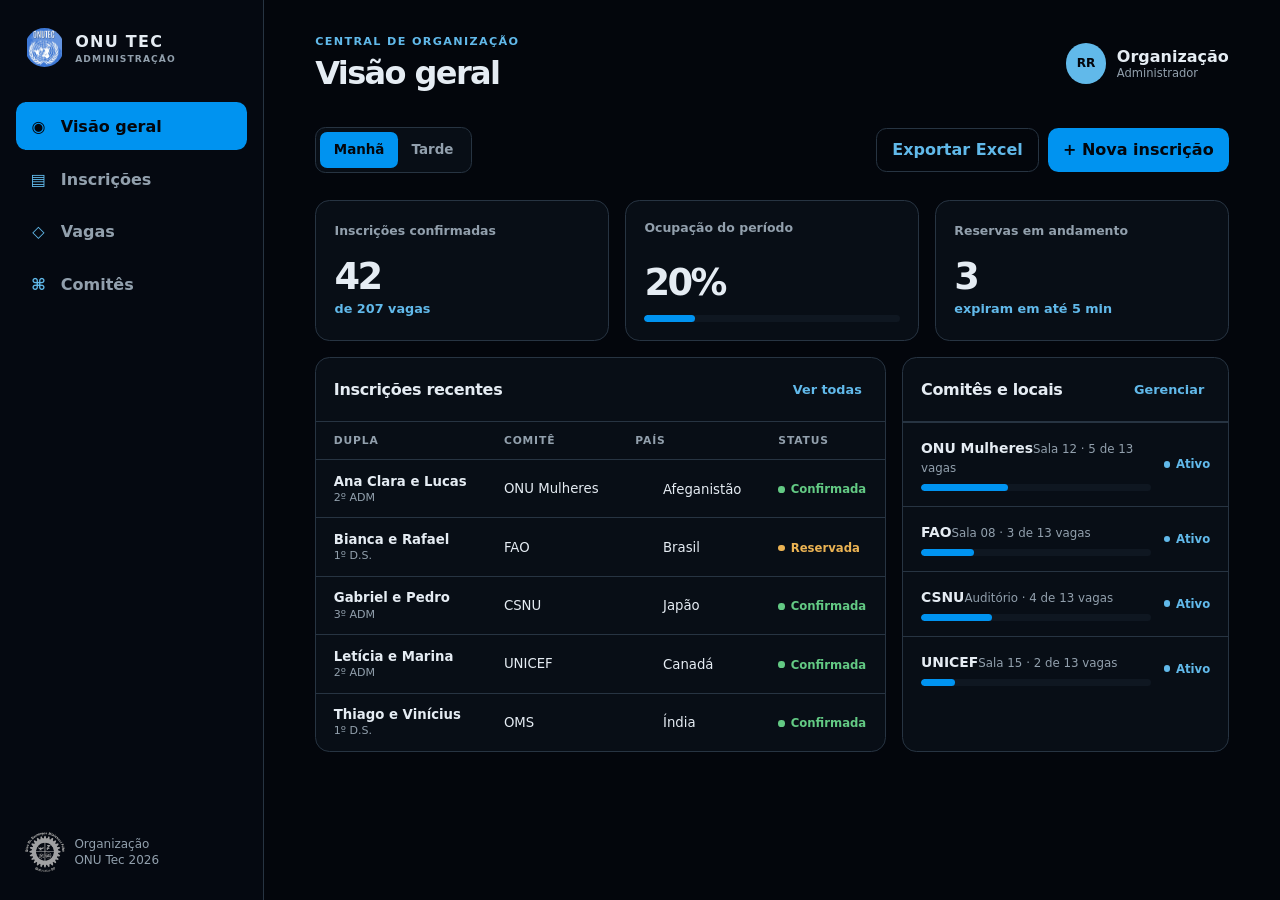
==== admin.html @ 47ee8e35 "Implementa sistema ONU Tec 2026" ====
<!doctype html>
<html lang="pt-BR">
  <head>
    <meta charset="UTF-8" />
    <meta name="viewport" content="width=device-width, initial-scale=1, viewport-fit=cover" />
    <meta name="theme-color" content="#10131d" />
    <title>ONU Tec | Administração</title>
    <link rel="stylesheet" href="admin.css" />
  </head>
  <body>
    <main class="admin-shell">
      <aside class="sidebar">
        <a class="admin-brand" href="index.html"><img src="public/onu-tec.png" alt="Símbolo ONU Tec" /><span>ONU TEC<small>ADMINISTRAÇÃO</small></span></a>
        <nav aria-label="Navegação administrativa">
          <button class="nav-item active" data-page="overview" type="button"><span>◉</span> Visão geral</button>
          <button class="nav-item" data-page="registrations" type="button"><span>▤</span> Inscrições</button>
          <button class="nav-item" data-page="slots" type="button"><span>◇</span> Vagas</button>
          <button class="nav-item" data-page="committees" type="button"><span>⌘</span> Comitês</button>
        </nav>
        <div class="sidebar-bottom"><img src="public/escola-logo.png" alt="Logo da Etec Dr. Domingos Minicucci Filho" /><span>Organização<br />ONU Tec 2026</span></div>
      </aside>

      <section class="admin-content">
        <header class="admin-topbar">
          <button class="menu-button" type="button" aria-label="Abrir menu" data-action="menu">☰</button>
          <div><p class="eyebrow">CENTRAL DE ORGANIZAÇÃO</p><h1 id="page-title">Visão geral</h1></div>
          <div class="admin-user"><span>RR</span><div><strong>Organização</strong><small>Administrador</small></div></div>
        </header>

        <section class="toolbar"><div class="period-toggle" role="group" aria-label="Filtrar período"><button class="active" data-period="Manhã" type="button">Manhã</button><button data-period="Tarde" type="button">Tarde</button></div><div class="toolbar-actions"><button class="export-button" type="button" data-action="export">Exportar Excel</button><button class="new-button" type="button" data-action="new-registration">+ Nova inscrição</button></div></section>
        <section id="admin-stage" aria-live="polite"></section>
      </section>
    </main>
    <dialog id="admin-dialog" class="admin-dialog"><button class="dialog-close" type="button" data-action="close-dialog" aria-label="Fechar">×</button><div id="dialog-content"></div></dialog>
    <script src="admin.js"></script>
  </body>
</html>
---- admin.css ----
:root { --ink: oklch(12% .018 255); --surface: oklch(16% .02 255); --raised: oklch(20% .024 255); --line: oklch(32% .03 250); --text: oklch(94% .012 245); --muted: oklch(70% .025 245); --blue: oklch(64% .18 244); --blue-light: oklch(75% .11 235); --green: oklch(76% .14 152); --amber: oklch(80% .13 78); --red: oklch(67% .18 25); font-family: Inter, ui-sans-serif, system-ui, -apple-system, BlinkMacSystemFont, "Segoe UI", sans-serif; color: var(--text); background: var(--ink); }
* { box-sizing: border-box; } body { margin: 0; min-height: 100vh; background: var(--ink); } button { font: inherit; cursor: pointer; } button:focus-visible { outline: 3px solid var(--blue-light); outline-offset: 3px; }
.admin-shell { min-height: 100vh; display: grid; grid-template-columns: 16.5rem minmax(0, 1fr); }
.sidebar { min-height: 100vh; padding: 1.5rem 1rem; display: flex; flex-direction: column; background: oklch(14% .02 255); border-right: 1px solid var(--line); }
.admin-brand { display: inline-flex; align-items: center; gap: .7rem; padding: .25rem .55rem 2.2rem; color: var(--text); text-decoration: none; font-weight: 850; letter-spacing: .08em; }.admin-brand img { width: 2.45rem; height: 2.45rem; object-fit: contain; border-radius: 50%; }.admin-brand small { display: block; margin-top: .18rem; color: var(--muted); font-size: .57rem; letter-spacing: .12em; }
nav { display: grid; gap: .3rem; }.nav-item { min-height: 3rem; padding: .7rem .8rem; display: flex; align-items: center; gap: .8rem; color: var(--muted); background: transparent; border: 0; border-radius: .65rem; font-weight: 700; text-align: left; }.nav-item span { width: 1.2rem; color: var(--blue-light); text-align: center; }.nav-item:hover { color: var(--text); background: var(--surface); }.nav-item.active { color: var(--ink); background: var(--blue); }.nav-item.active span { color: var(--ink); }
.sidebar-bottom { margin-top: auto; padding: 1rem .55rem .25rem; display: flex; align-items: center; gap: .6rem; color: var(--muted); font-size: .75rem; line-height: 1.35; }.sidebar-bottom img { width: 2.5rem; height: 2.5rem; object-fit: contain; filter: invert(1) grayscale(1) contrast(.75); opacity: .8; }
.admin-content { min-width: 0; padding: 2.2rem clamp(1.25rem, 4vw, 4rem) 3rem; }.admin-topbar { display: flex; align-items: center; justify-content: space-between; gap: 1rem; }.eyebrow { margin: 0 0 .35rem; color: var(--blue-light); font-size: .7rem; font-weight: 850; letter-spacing: .12em; }.admin-topbar h1 { margin: 0; font-size: 2rem; letter-spacing: -.05em; }.admin-user { display: flex; align-items: center; gap: .65rem; }.admin-user > span { width: 2.55rem; height: 2.55rem; display: grid; place-items: center; color: var(--ink); background: var(--blue-light); border-radius: 50%; font-size: .76rem; font-weight: 900; }.admin-user strong, .admin-user small { display: block; }.admin-user small { color: var(--muted); font-size: .72rem; }.menu-button { display: none; width: 2.7rem; height: 2.7rem; color: var(--text); background: var(--surface); border: 1px solid var(--line); border-radius: .65rem; }
.toolbar { margin: 2.2rem 0 1.7rem; display: flex; align-items: center; justify-content: space-between; gap: 1rem; }.toolbar-actions { display: flex; gap: .55rem; }.period-toggle { padding: .25rem; display: inline-flex; background: var(--surface); border: 1px solid var(--line); border-radius: .65rem; }.period-toggle button { min-height: 2.25rem; padding: .3rem .85rem; color: var(--muted); background: transparent; border: 0; border-radius: .45rem; font-size: .84rem; font-weight: 800; }.period-toggle button.active { color: var(--ink); background: var(--blue); }.new-button, .export-button { min-height: 2.75rem; padding: .65rem .95rem; border-radius: .65rem; font-weight: 850; }.new-button { color: var(--ink); background: var(--blue); border: 0; }.export-button { color: var(--blue-light); background: transparent; border: 1px solid var(--line); }
.stats { display: grid; grid-template-columns: repeat(3, minmax(0, 1fr)); gap: 1rem; }.stat { min-height: 8.8rem; padding: 1.15rem; background: var(--surface); border: 1px solid var(--line); border-radius: .9rem; }.stat-label { color: var(--muted); font-size: .78rem; font-weight: 750; }.stat strong { display: block; margin-top: 1rem; font-size: 2.3rem; letter-spacing: -.07em; }.stat .detail { color: var(--blue-light); font-size: .8rem; font-weight: 700; }.stat.progress-stat { display: grid; align-content: space-between; }.mini-progress { height: .42rem; overflow: hidden; background: var(--raised); border-radius: 9rem; }.mini-progress i { display: block; height: 100%; background: var(--blue); border-radius: inherit; }
.content-grid { margin-top: 1rem; display: grid; grid-template-columns: minmax(0, 1.4fr) minmax(15rem, .8fr); gap: 1rem; }.panel { background: var(--surface); border: 1px solid var(--line); border-radius: .9rem; overflow: hidden; }.panel-header { min-height: 4rem; padding: .9rem 1.1rem; display: flex; align-items: center; justify-content: space-between; gap: 1rem; border-bottom: 1px solid var(--line); }.panel-header h2 { margin: 0; font-size: 1rem; letter-spacing: -.02em; }.text-button { color: var(--blue-light); background: transparent; border: 0; font-size: .8rem; font-weight: 800; }.table { width: 100%; border-collapse: collapse; }.table th { padding: .75rem 1.1rem; color: var(--muted); font-size: .67rem; text-align: left; text-transform: uppercase; letter-spacing: .08em; }.table td { padding: .85rem 1.1rem; border-top: 1px solid var(--line); font-size: .83rem; }.duo { display: grid; gap: .14rem; }.duo small { color: var(--muted); }.flag { width: 1.35rem; height: .96rem; margin-right: .38rem; vertical-align: -.13rem; object-fit: cover; border-radius: .1rem; }.state { display: inline-flex; align-items: center; gap: .35rem; font-size: .73rem; font-weight: 800; }.state::before { content: ""; width: .42rem; height: .42rem; border-radius: 50%; background: currentColor; }.state.confirmed { color: var(--green); }.state.reserved { color: var(--amber); }.state.available { color: var(--blue-light); }.state.occupied { color: var(--red); }
.committee-list { display: grid; }.committee-row { padding: .92rem 1.1rem; display: grid; grid-template-columns: 1fr auto; gap: .8rem; border-top: 1px solid var(--line); }.committee-row strong { font-size: .87rem; }.committee-row small { color: var(--muted); font-size: .74rem; }.committee-row .mini-progress { margin-top: .55rem; }.registration-page { display: grid; gap: 1rem; }.filter-input { width: min(100%, 23rem); min-height: 2.75rem; padding: .65rem .9rem; color: var(--text); background: var(--surface); border: 1px solid var(--line); border-radius: .65rem; }.slots-grid { display: grid; grid-template-columns: repeat(auto-fit, minmax(12rem, 1fr)); gap: .8rem; }.slot { padding: 1rem; background: var(--surface); border: 1px solid var(--line); border-radius: .8rem; }.slot h3 { margin: .25rem 0 .7rem; font-size: 1rem; }.slot p { margin: 0; color: var(--muted); font-size: .8rem; }.slot .state { margin-top: .9rem; }
.admin-dialog { width: min(calc(100% - 2rem), 28rem); padding: 1.7rem; color: var(--text); background: var(--raised); border: 1px solid var(--line); border-radius: .9rem; }.admin-dialog::backdrop { background: oklch(8% .01 255 / .82); }.dialog-close { position: absolute; top: .55rem; right: .65rem; color: var(--text); background: transparent; border: 0; font-size: 1.7rem; }.admin-dialog h2 { margin: 0 0 .55rem; font-size: 1.45rem; }.admin-dialog p { color: var(--muted); line-height: 1.5; }.dialog-action { width: 100%; min-height: 2.9rem; color: var(--ink); background: var(--blue); border: 0; border-radius: .6rem; font-weight: 850; }
.committee-side { display: grid; align-content: center; justify-items: end; gap: .55rem; }.row-actions { display: flex; flex-wrap: wrap; justify-content: end; gap: .35rem; }.row-button { min-height: 2rem; padding: .32rem .5rem; color: var(--blue-light); background: transparent; border: 1px solid var(--line); border-radius: .4rem; font-size: .7rem; font-weight: 800; }.row-button.danger { color: oklch(76% .13 25); }.panel-subtitle { color: var(--muted); font-size: .74rem; }.dialog-field { display: grid; gap: .35rem; margin: .9rem 0; color: var(--muted); font-size: .78rem; font-weight: 750; }.dialog-field input { min-height: 2.7rem; padding: .6rem .75rem; color: var(--text); background: var(--surface); border: 1px solid var(--line); border-radius: .5rem; }.dialog-action.danger-action { color: oklch(96% .01 25); background: var(--red); }
.filters { display: flex; flex-wrap: wrap; gap: .6rem; }.filter-select { min-height: 2.75rem; padding: .6rem .75rem; color: var(--text); background: var(--surface); border: 1px solid var(--line); border-radius: .65rem; font-size: .82rem; }
@media (max-width: 760px) { .admin-shell { display: block; }.sidebar { position: fixed; z-index: 5; width: min(17rem, 85vw); transform: translateX(-105%); transition: transform 180ms ease-out; }.sidebar.open { transform: translateX(0); }.admin-content { padding: 1.25rem 1rem 2rem; }.menu-button { display: grid; place-items: center; }.admin-topbar { align-items: flex-start; }.admin-topbar h1 { font-size: 1.55rem; }.admin-user div { display: none; }.toolbar { margin: 1.6rem 0 1rem; }.new-button { font-size: .78rem; }.stats { grid-template-columns: 1fr; }.content-grid { grid-template-columns: 1fr; }.table th:nth-child(3), .table td:nth-child(3) { display: none; } }
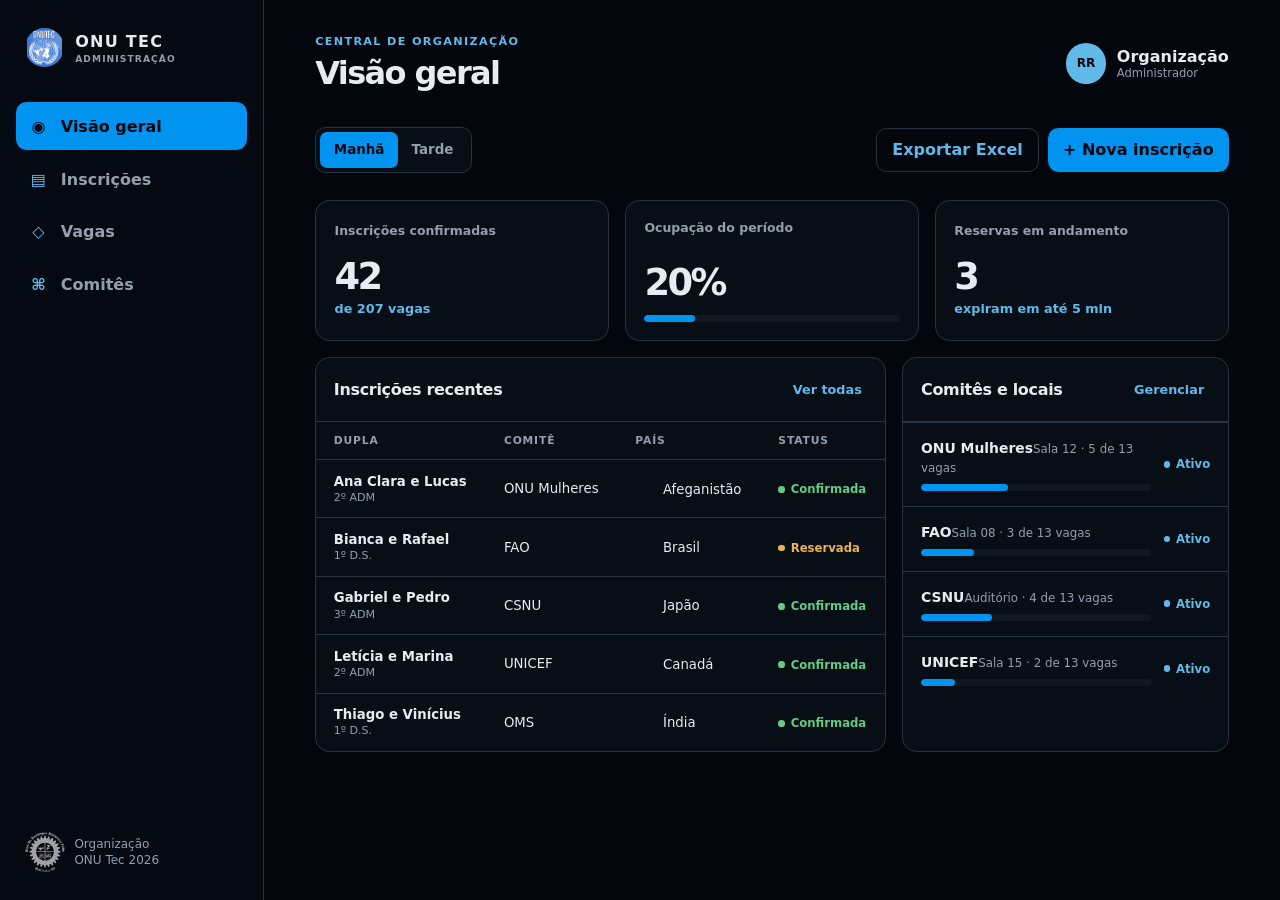
==== commit 4ab05b22: "Corrige publicacao estatica na Vercel" ====
--- a/admin.html
+++ b/admin.html
@@ -10,14 +10,14 @@
   <body>
     <main class="admin-shell">
       <aside class="sidebar">
-        <a class="admin-brand" href="index.html"><img src="public/onu-tec.png" alt="Símbolo ONU Tec" /><span>ONU TEC<small>ADMINISTRAÇÃO</small></span></a>
+        <a class="admin-brand" href="index.html"><img src="assets/onu-tec.png" alt="Símbolo ONU Tec" /><span>ONU TEC<small>ADMINISTRAÇÃO</small></span></a>
         <nav aria-label="Navegação administrativa">
           <button class="nav-item active" data-page="overview" type="button"><span>◉</span> Visão geral</button>
           <button class="nav-item" data-page="registrations" type="button"><span>▤</span> Inscrições</button>
           <button class="nav-item" data-page="slots" type="button"><span>◇</span> Vagas</button>
           <button class="nav-item" data-page="committees" type="button"><span>⌘</span> Comitês</button>
         </nav>
-        <div class="sidebar-bottom"><img src="public/escola-logo.png" alt="Logo da Etec Dr. Domingos Minicucci Filho" /><span>Organização<br />ONU Tec 2026</span></div>
+        <div class="sidebar-bottom"><img src="assets/escola-logo.png" alt="Logo da Etec Dr. Domingos Minicucci Filho" /><span>Organização<br />ONU Tec 2026</span></div>
       </aside>
 
       <section class="admin-content">
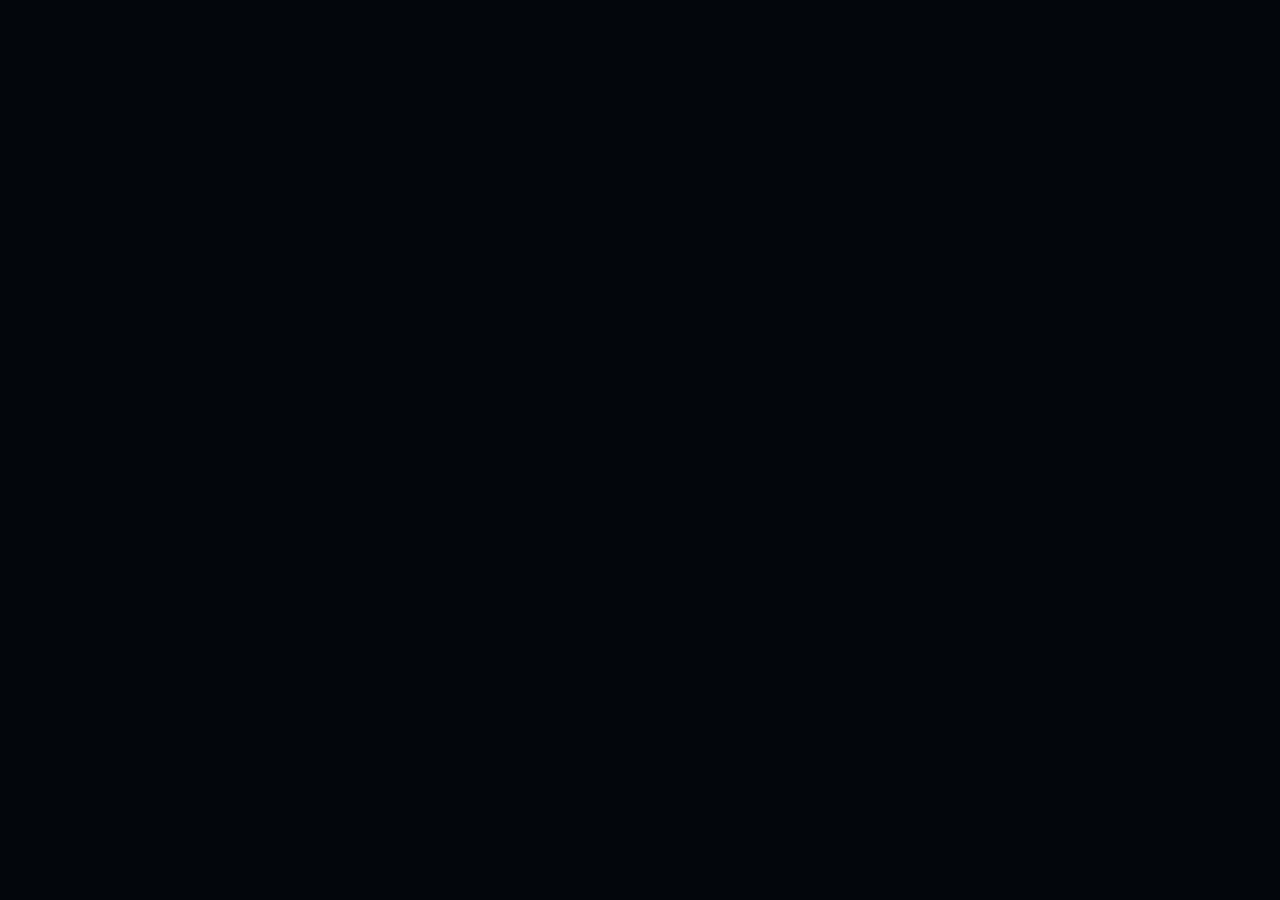
==== commit 9ab668c0: "Simplifica administracao e agenda inscricoes" ====
--- a/admin.html
+++ b/admin.html
@@ -1,37 +1,2 @@
 <!doctype html>
-<html lang="pt-BR">
-  <head>
-    <meta charset="UTF-8" />
-    <meta name="viewport" content="width=device-width, initial-scale=1, viewport-fit=cover" />
-    <meta name="theme-color" content="#10131d" />
-    <title>ONU Tec | Administração</title>
-    <link rel="stylesheet" href="admin.css" />
-  </head>
-  <body>
-    <main class="admin-shell">
-      <aside class="sidebar">
-        <a class="admin-brand" href="index.html"><img src="assets/onu-tec.png" alt="Símbolo ONU Tec" /><span>ONU TEC<small>ADMINISTRAÇÃO</small></span></a>
-        <nav aria-label="Navegação administrativa">
-          <button class="nav-item active" data-page="overview" type="button"><span>◉</span> Visão geral</button>
-          <button class="nav-item" data-page="registrations" type="button"><span>▤</span> Inscrições</button>
-          <button class="nav-item" data-page="slots" type="button"><span>◇</span> Vagas</button>
-          <button class="nav-item" data-page="committees" type="button"><span>⌘</span> Comitês</button>
-        </nav>
-        <div class="sidebar-bottom"><img src="assets/escola-logo.png" alt="Logo da Etec Dr. Domingos Minicucci Filho" /><span>Organização<br />ONU Tec 2026</span></div>
-      </aside>
-
-      <section class="admin-content">
-        <header class="admin-topbar">
-          <button class="menu-button" type="button" aria-label="Abrir menu" data-action="menu">☰</button>
-          <div><p class="eyebrow">CENTRAL DE ORGANIZAÇÃO</p><h1 id="page-title">Visão geral</h1></div>
-          <div class="admin-user"><span>RR</span><div><strong>Organização</strong><small>Administrador</small></div></div>
-        </header>
-
-        <section class="toolbar"><div class="period-toggle" role="group" aria-label="Filtrar período"><button class="active" data-period="Manhã" type="button">Manhã</button><button data-period="Tarde" type="button">Tarde</button></div><div class="toolbar-actions"><button class="export-button" type="button" data-action="export">Exportar Excel</button><button class="new-button" type="button" data-action="new-registration">+ Nova inscrição</button></div></section>
-        <section id="admin-stage" aria-live="polite"></section>
-      </section>
-    </main>
-    <dialog id="admin-dialog" class="admin-dialog"><button class="dialog-close" type="button" data-action="close-dialog" aria-label="Fechar">×</button><div id="dialog-content"></div></dialog>
-    <script src="admin.js"></script>
-  </body>
-</html>
+<html lang="pt-BR"><head><meta charset="UTF-8" /><meta name="viewport" content="width=device-width, initial-scale=1, viewport-fit=cover" /><meta name="theme-color" content="#10131d" /><title>ONU Tec | Administração</title><link rel="stylesheet" href="admin.css" /></head><body><main id="admin-root" aria-live="polite"></main><script src="https://cdn.jsdelivr.net/npm/@supabase/supabase-js@2"></script><script src="supabase-config.js"></script><script src="admin.js"></script></body></html>
--- a/admin.css
+++ b/admin.css
@@ -1,16 +1,8 @@
-:root { --ink: oklch(12% .018 255); --surface: oklch(16% .02 255); --raised: oklch(20% .024 255); --line: oklch(32% .03 250); --text: oklch(94% .012 245); --muted: oklch(70% .025 245); --blue: oklch(64% .18 244); --blue-light: oklch(75% .11 235); --green: oklch(76% .14 152); --amber: oklch(80% .13 78); --red: oklch(67% .18 25); font-family: Inter, ui-sans-serif, system-ui, -apple-system, BlinkMacSystemFont, "Segoe UI", sans-serif; color: var(--text); background: var(--ink); }
-* { box-sizing: border-box; } body { margin: 0; min-height: 100vh; background: var(--ink); } button { font: inherit; cursor: pointer; } button:focus-visible { outline: 3px solid var(--blue-light); outline-offset: 3px; }
-.admin-shell { min-height: 100vh; display: grid; grid-template-columns: 16.5rem minmax(0, 1fr); }
-.sidebar { min-height: 100vh; padding: 1.5rem 1rem; display: flex; flex-direction: column; background: oklch(14% .02 255); border-right: 1px solid var(--line); }
-.admin-brand { display: inline-flex; align-items: center; gap: .7rem; padding: .25rem .55rem 2.2rem; color: var(--text); text-decoration: none; font-weight: 850; letter-spacing: .08em; }.admin-brand img { width: 2.45rem; height: 2.45rem; object-fit: contain; border-radius: 50%; }.admin-brand small { display: block; margin-top: .18rem; color: var(--muted); font-size: .57rem; letter-spacing: .12em; }
-nav { display: grid; gap: .3rem; }.nav-item { min-height: 3rem; padding: .7rem .8rem; display: flex; align-items: center; gap: .8rem; color: var(--muted); background: transparent; border: 0; border-radius: .65rem; font-weight: 700; text-align: left; }.nav-item span { width: 1.2rem; color: var(--blue-light); text-align: center; }.nav-item:hover { color: var(--text); background: var(--surface); }.nav-item.active { color: var(--ink); background: var(--blue); }.nav-item.active span { color: var(--ink); }
-.sidebar-bottom { margin-top: auto; padding: 1rem .55rem .25rem; display: flex; align-items: center; gap: .6rem; color: var(--muted); font-size: .75rem; line-height: 1.35; }.sidebar-bottom img { width: 2.5rem; height: 2.5rem; object-fit: contain; filter: invert(1) grayscale(1) contrast(.75); opacity: .8; }
-.admin-content { min-width: 0; padding: 2.2rem clamp(1.25rem, 4vw, 4rem) 3rem; }.admin-topbar { display: flex; align-items: center; justify-content: space-between; gap: 1rem; }.eyebrow { margin: 0 0 .35rem; color: var(--blue-light); font-size: .7rem; font-weight: 850; letter-spacing: .12em; }.admin-topbar h1 { margin: 0; font-size: 2rem; letter-spacing: -.05em; }.admin-user { display: flex; align-items: center; gap: .65rem; }.admin-user > span { width: 2.55rem; height: 2.55rem; display: grid; place-items: center; color: var(--ink); background: var(--blue-light); border-radius: 50%; font-size: .76rem; font-weight: 900; }.admin-user strong, .admin-user small { display: block; }.admin-user small { color: var(--muted); font-size: .72rem; }.menu-button { display: none; width: 2.7rem; height: 2.7rem; color: var(--text); background: var(--surface); border: 1px solid var(--line); border-radius: .65rem; }
-.toolbar { margin: 2.2rem 0 1.7rem; display: flex; align-items: center; justify-content: space-between; gap: 1rem; }.toolbar-actions { display: flex; gap: .55rem; }.period-toggle { padding: .25rem; display: inline-flex; background: var(--surface); border: 1px solid var(--line); border-radius: .65rem; }.period-toggle button { min-height: 2.25rem; padding: .3rem .85rem; color: var(--muted); background: transparent; border: 0; border-radius: .45rem; font-size: .84rem; font-weight: 800; }.period-toggle button.active { color: var(--ink); background: var(--blue); }.new-button, .export-button { min-height: 2.75rem; padding: .65rem .95rem; border-radius: .65rem; font-weight: 850; }.new-button { color: var(--ink); background: var(--blue); border: 0; }.export-button { color: var(--blue-light); background: transparent; border: 1px solid var(--line); }
-.stats { display: grid; grid-template-columns: repeat(3, minmax(0, 1fr)); gap: 1rem; }.stat { min-height: 8.8rem; padding: 1.15rem; background: var(--surface); border: 1px solid var(--line); border-radius: .9rem; }.stat-label { color: var(--muted); font-size: .78rem; font-weight: 750; }.stat strong { display: block; margin-top: 1rem; font-size: 2.3rem; letter-spacing: -.07em; }.stat .detail { color: var(--blue-light); font-size: .8rem; font-weight: 700; }.stat.progress-stat { display: grid; align-content: space-between; }.mini-progress { height: .42rem; overflow: hidden; background: var(--raised); border-radius: 9rem; }.mini-progress i { display: block; height: 100%; background: var(--blue); border-radius: inherit; }
-.content-grid { margin-top: 1rem; display: grid; grid-template-columns: minmax(0, 1.4fr) minmax(15rem, .8fr); gap: 1rem; }.panel { background: var(--surface); border: 1px solid var(--line); border-radius: .9rem; overflow: hidden; }.panel-header { min-height: 4rem; padding: .9rem 1.1rem; display: flex; align-items: center; justify-content: space-between; gap: 1rem; border-bottom: 1px solid var(--line); }.panel-header h2 { margin: 0; font-size: 1rem; letter-spacing: -.02em; }.text-button { color: var(--blue-light); background: transparent; border: 0; font-size: .8rem; font-weight: 800; }.table { width: 100%; border-collapse: collapse; }.table th { padding: .75rem 1.1rem; color: var(--muted); font-size: .67rem; text-align: left; text-transform: uppercase; letter-spacing: .08em; }.table td { padding: .85rem 1.1rem; border-top: 1px solid var(--line); font-size: .83rem; }.duo { display: grid; gap: .14rem; }.duo small { color: var(--muted); }.flag { width: 1.35rem; height: .96rem; margin-right: .38rem; vertical-align: -.13rem; object-fit: cover; border-radius: .1rem; }.state { display: inline-flex; align-items: center; gap: .35rem; font-size: .73rem; font-weight: 800; }.state::before { content: ""; width: .42rem; height: .42rem; border-radius: 50%; background: currentColor; }.state.confirmed { color: var(--green); }.state.reserved { color: var(--amber); }.state.available { color: var(--blue-light); }.state.occupied { color: var(--red); }
-.committee-list { display: grid; }.committee-row { padding: .92rem 1.1rem; display: grid; grid-template-columns: 1fr auto; gap: .8rem; border-top: 1px solid var(--line); }.committee-row strong { font-size: .87rem; }.committee-row small { color: var(--muted); font-size: .74rem; }.committee-row .mini-progress { margin-top: .55rem; }.registration-page { display: grid; gap: 1rem; }.filter-input { width: min(100%, 23rem); min-height: 2.75rem; padding: .65rem .9rem; color: var(--text); background: var(--surface); border: 1px solid var(--line); border-radius: .65rem; }.slots-grid { display: grid; grid-template-columns: repeat(auto-fit, minmax(12rem, 1fr)); gap: .8rem; }.slot { padding: 1rem; background: var(--surface); border: 1px solid var(--line); border-radius: .8rem; }.slot h3 { margin: .25rem 0 .7rem; font-size: 1rem; }.slot p { margin: 0; color: var(--muted); font-size: .8rem; }.slot .state { margin-top: .9rem; }
-.admin-dialog { width: min(calc(100% - 2rem), 28rem); padding: 1.7rem; color: var(--text); background: var(--raised); border: 1px solid var(--line); border-radius: .9rem; }.admin-dialog::backdrop { background: oklch(8% .01 255 / .82); }.dialog-close { position: absolute; top: .55rem; right: .65rem; color: var(--text); background: transparent; border: 0; font-size: 1.7rem; }.admin-dialog h2 { margin: 0 0 .55rem; font-size: 1.45rem; }.admin-dialog p { color: var(--muted); line-height: 1.5; }.dialog-action { width: 100%; min-height: 2.9rem; color: var(--ink); background: var(--blue); border: 0; border-radius: .6rem; font-weight: 850; }
-.committee-side { display: grid; align-content: center; justify-items: end; gap: .55rem; }.row-actions { display: flex; flex-wrap: wrap; justify-content: end; gap: .35rem; }.row-button { min-height: 2rem; padding: .32rem .5rem; color: var(--blue-light); background: transparent; border: 1px solid var(--line); border-radius: .4rem; font-size: .7rem; font-weight: 800; }.row-button.danger { color: oklch(76% .13 25); }.panel-subtitle { color: var(--muted); font-size: .74rem; }.dialog-field { display: grid; gap: .35rem; margin: .9rem 0; color: var(--muted); font-size: .78rem; font-weight: 750; }.dialog-field input { min-height: 2.7rem; padding: .6rem .75rem; color: var(--text); background: var(--surface); border: 1px solid var(--line); border-radius: .5rem; }.dialog-action.danger-action { color: oklch(96% .01 25); background: var(--red); }
-.filters { display: flex; flex-wrap: wrap; gap: .6rem; }.filter-select { min-height: 2.75rem; padding: .6rem .75rem; color: var(--text); background: var(--surface); border: 1px solid var(--line); border-radius: .65rem; font-size: .82rem; }
-@media (max-width: 760px) { .admin-shell { display: block; }.sidebar { position: fixed; z-index: 5; width: min(17rem, 85vw); transform: translateX(-105%); transition: transform 180ms ease-out; }.sidebar.open { transform: translateX(0); }.admin-content { padding: 1.25rem 1rem 2rem; }.menu-button { display: grid; place-items: center; }.admin-topbar { align-items: flex-start; }.admin-topbar h1 { font-size: 1.55rem; }.admin-user div { display: none; }.toolbar { margin: 1.6rem 0 1rem; }.new-button { font-size: .78rem; }.stats { grid-template-columns: 1fr; }.content-grid { grid-template-columns: 1fr; }.table th:nth-child(3), .table td:nth-child(3) { display: none; } }
+:root { --ink: oklch(12% .018 255); --surface: oklch(16% .02 255); --raised: oklch(20% .024 255); --line: oklch(32% .03 250); --text: oklch(94% .012 245); --muted: oklch(70% .025 245); --blue: oklch(64% .18 244); --blue-light: oklch(75% .11 235); --green: oklch(76% .14 152); font-family: Inter, ui-sans-serif, system-ui, sans-serif; color: var(--text); background: var(--ink); }
+* { box-sizing: border-box; } body { margin: 0; min-height: 100vh; background: var(--ink); } button, input { font: inherit; } button { cursor: pointer; } button:focus-visible, input:focus-visible { outline: 3px solid var(--blue-light); outline-offset: 3px; }
+.login { width:min(100% - 2rem, 27rem); min-height:100vh; margin:auto; display:grid; align-content:center; gap:1.25rem; }.login-brand,.brand { display:flex; align-items:center; gap:.8rem; font-weight:900; letter-spacing:.09em; }.login-brand img,.brand img { width:3rem; height:3rem; border-radius:50%; }.login-brand small,.brand small { display:block; color:var(--muted); margin-top:.2rem; font-size:.65rem; }.login h1 { margin:1rem 0 0; font-size:2.3rem; letter-spacing:-.055em; }.login p { margin:0; color:var(--muted); line-height:1.5; }.login-form { display:grid; gap:.9rem; margin-top:.7rem; }.field { display:grid; gap:.4rem; color:var(--text); font-size:.86rem; font-weight:750; }.field input { width:100%; min-height:3.2rem; padding:.75rem .9rem; color:var(--text); background:var(--surface); border:1px solid var(--line); border-radius:.7rem; }.primary,.secondary { min-height:3.2rem; padding:.75rem 1rem; border-radius:.7rem; font-weight:850; }.primary { color:var(--ink); background:var(--blue); border:0; }.secondary { color:var(--text); background:transparent; border:1px solid var(--line); }.error { min-height:1.2rem; margin:0; color:oklch(76% .15 25); font-size:.85rem; }
+.shell { min-height:100vh; display:grid; grid-template-columns:14rem minmax(0, 1fr); }.sidebar { padding:1.5rem 1rem; display:flex; flex-direction:column; background:oklch(14% .02 255); border-right:1px solid var(--line); }.brand { padding:.25rem .45rem 2.2rem; color:var(--text); text-decoration:none; }.brand img { width:2.4rem; height:2.4rem; }.brand small { font-size:.57rem; }.nav { display:grid; gap:.3rem; }.nav button { min-height:3rem; padding:.7rem .8rem; color:var(--muted); background:transparent; border:0; border-radius:.65rem; text-align:left; font-weight:750; }.nav button.active { color:var(--ink); background:var(--blue); }.signout { margin-top:auto; color:var(--muted); background:transparent; border:0; text-align:left; font-size:.8rem; font-weight:750; }
+.content { min-width:0; padding:2rem clamp(1.25rem, 4vw, 4rem) 3rem; }.topbar { display:flex; justify-content:space-between; align-items:flex-start; gap:1rem; }.eyebrow { margin:0 0 .35rem; color:var(--blue-light); font-size:.7rem; font-weight:850; letter-spacing:.12em; }.topbar h1 { margin:0; font-size:2rem; letter-spacing:-.055em; }.user { color:var(--muted); font-size:.82rem; }.periods { display:flex; gap:.4rem; margin:1.7rem 0; }.periods button,.search-types button { min-height:2.5rem; padding:.55rem .85rem; color:var(--muted); background:var(--surface); border:1px solid var(--line); border-radius:.6rem; font-size:.82rem; font-weight:800; }.periods button.active,.search-types button.active { color:var(--ink); background:var(--blue); border-color:var(--blue); }
+.stats { display:grid; grid-template-columns:repeat(3,minmax(0,1fr)); gap:1rem; }.stat,.schedule,.result,.committee { padding:1.1rem; background:var(--surface); border:1px solid var(--line); border-radius:.85rem; }.stat span,.stat small { color:var(--muted); font-size:.8rem; font-weight:700; }.stat strong { display:block; margin:.7rem 0 .2rem; font-size:2.2rem; letter-spacing:-.07em; }.schedule { margin-top:1rem; display:flex; align-items:end; gap:1rem; flex-wrap:wrap; }.schedule h2 { margin:0; font-size:1rem; }.schedule p { width:100%; margin:0; color:var(--muted); font-size:.85rem; }.schedule .field { flex:1 1 15rem; }.status { color:var(--green); font-size:.82rem; font-weight:800; }
+.search-area,.results,.committee-list { display:grid; gap:1rem; }.search-input { width:100%; min-height:3.6rem; padding:.8rem 1rem; color:var(--text); background:var(--surface); border:1px solid var(--line); border-radius:.8rem; font-size:1rem; }.search-types { display:flex; gap:.5rem; }.results { gap:.65rem; }.result { display:flex; align-items:center; justify-content:space-between; gap:1rem; }.result h2 { margin:0; font-size:1rem; }.result p { margin:.25rem 0 0; color:var(--muted); font-size:.85rem; }.result aside { color:var(--blue-light); font-size:.82rem; font-weight:800; text-align:right; }.empty { padding:2rem 0; color:var(--muted); text-align:center; }.committee-list { gap:.65rem; }.committee { display:grid; grid-template-columns:minmax(0,1fr) minmax(12rem,.7fr) auto; gap:.8rem; align-items:center; }.committee strong { font-size:.95rem; }.committee small { display:block; margin-top:.2rem; color:var(--muted); }.committee .field { font-size:.75rem; }.committee .field input,.committee .primary { min-height:2.75rem; }
+@media (max-width:720px) { .shell { grid-template-columns:1fr; }.sidebar { position:sticky; top:0; z-index:2; padding:.7rem 1rem; flex-direction:row; align-items:center; gap:.5rem; border-bottom:1px solid var(--line); border-right:0; }.brand { padding:0; font-size:.9rem; }.brand img { width:2.2rem; height:2.2rem; }.nav { margin-left:auto; display:flex; gap:.2rem; }.nav button { min-height:2.4rem; padding:.45rem .55rem; font-size:.72rem; }.signout { margin:0 0 0 .3rem; font-size:.72rem; }.content { padding:1.4rem 1rem 2rem; }.topbar h1 { font-size:1.6rem; }.user { display:none; }.stats { grid-template-columns:1fr; }.committee { grid-template-columns:1fr; }.committee .primary { width:100%; }.result { align-items:flex-start; }.result aside { max-width:9rem; } }
